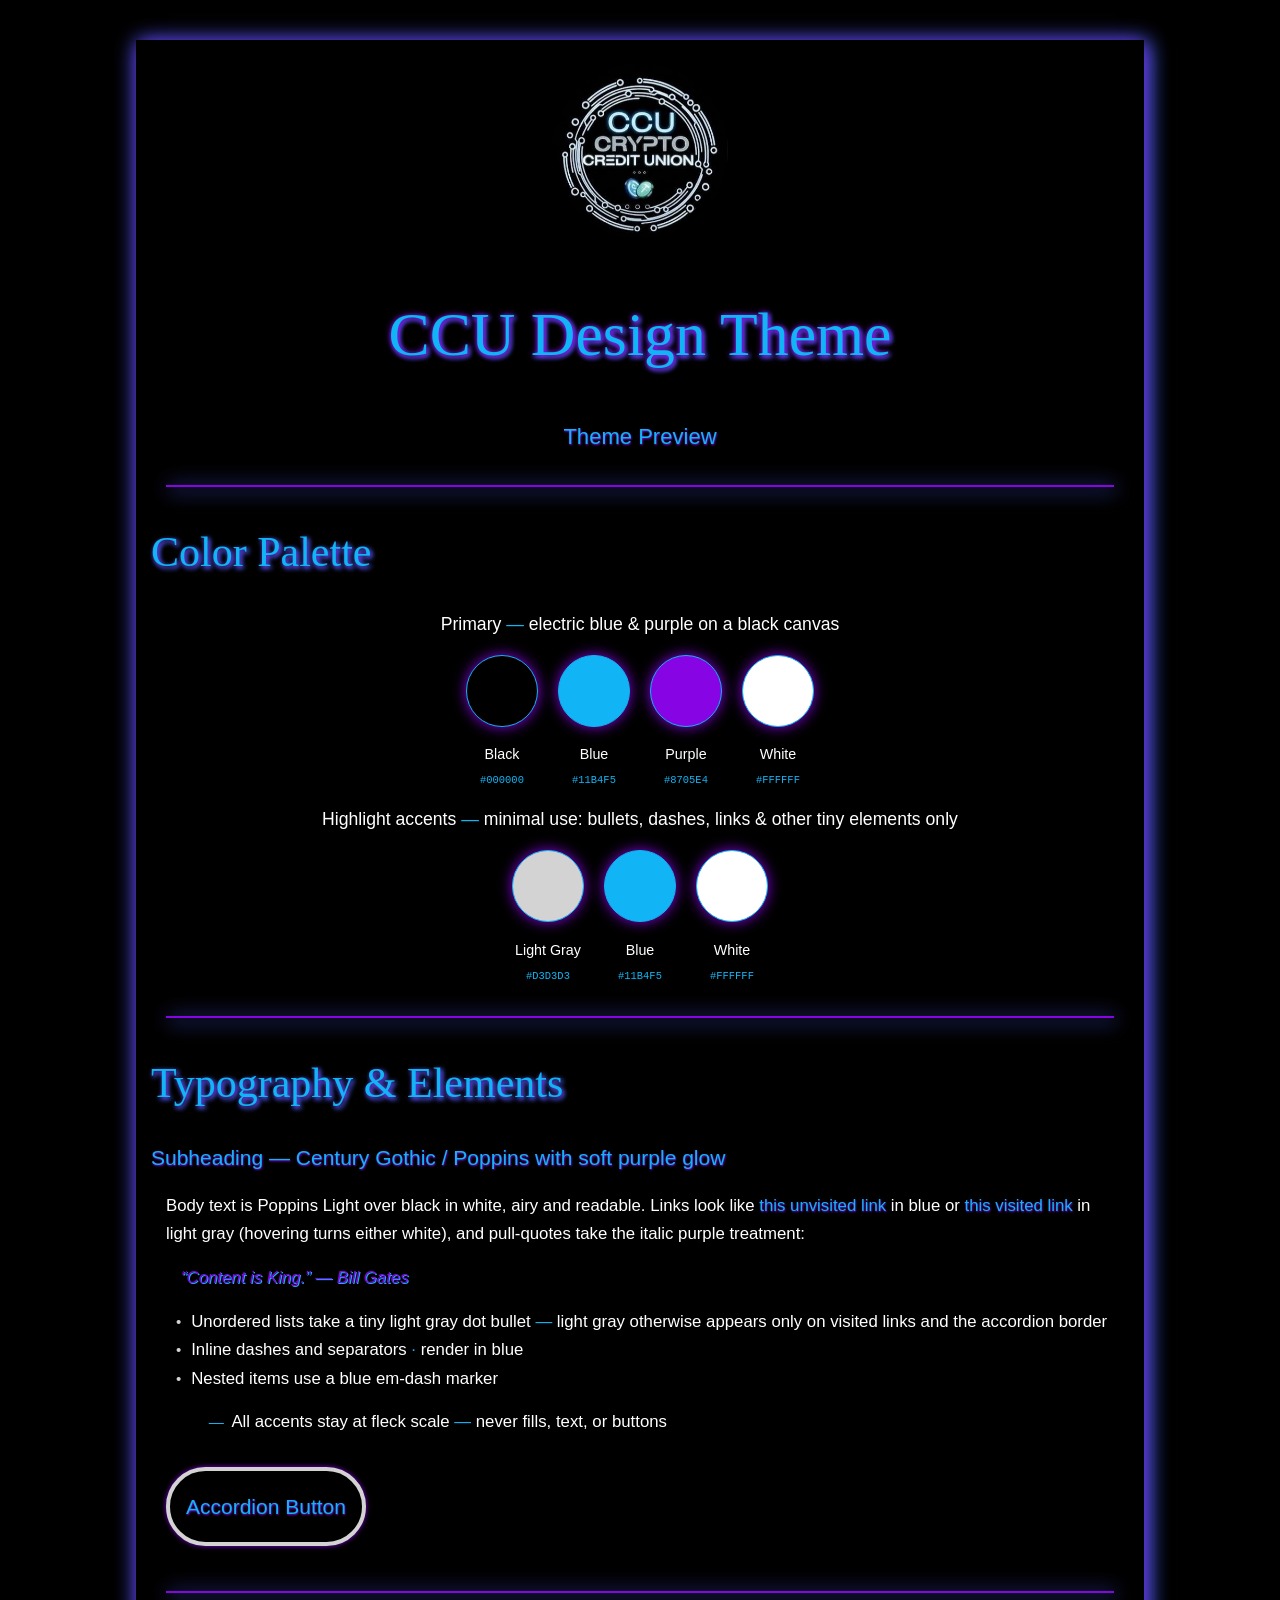
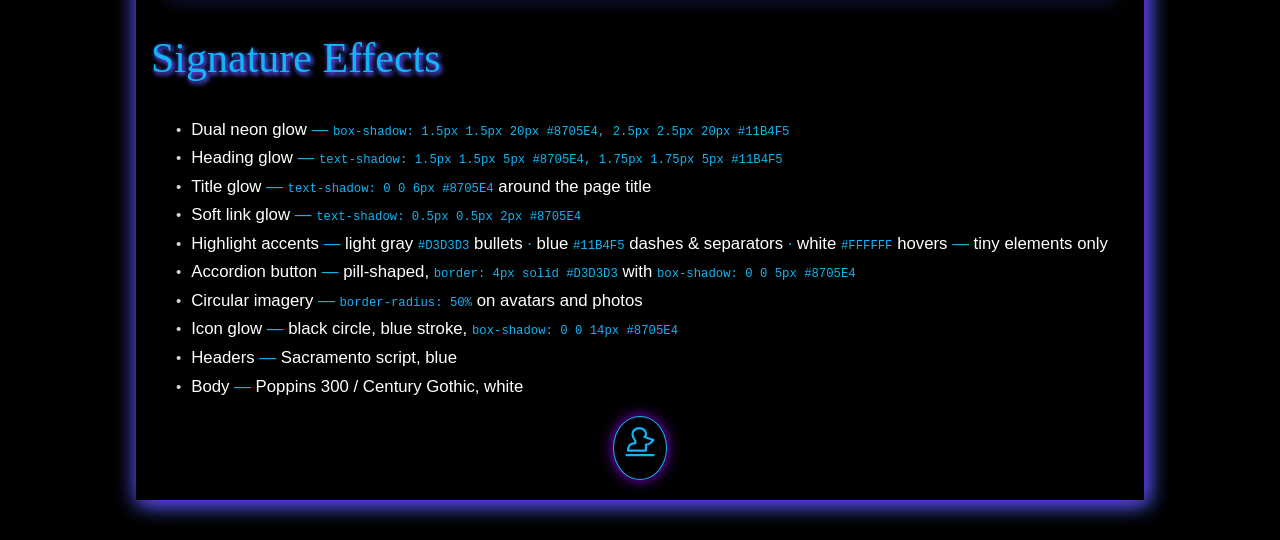
==== CCU/index.html @ 3913798f "Replace hot pink with light gray Light gray #D3D3D3 (--ns-silver) takes over the pink accent roles: " ====
<!DOCTYPE html>
<html lang="en">

<head>
  <meta charset="utf-8">
  <meta name="author" content="Swan Moon">
  <meta name="description" content="CCU Design Theme — theme preview for the CCU (Crypto Credit Union) project.">
  <meta name="viewport" content="width=device-width, initial-scale=1">

  <title>CCU Design Theme</title>

  <!-- Fonts are self-hosted in ./fonts and declared in the stylesheet -->
  <link rel="stylesheet" href="css/ccudesign.css">
  <link rel="icon" href="assets/ccu-logo.jpeg" type="image/jpeg">

  <style>
    /* Preview-page-only layout helpers */
    .palette {
      display: flex;
      flex-wrap: wrap;
      gap: 20px;
      justify-content: center;
      margin: 15px;
    }

    .palette figure {
      margin: 0;
      text-align: center;
      font-size: 0.85em;
    }

    .palette figcaption {
      margin-top: 8px;
    }

    code {
      color: #11B4F5;
      font-size: 0.9em;
    }
  </style>
</head>

<body>
  <header class="text-block">
    <img src="assets/ccu-logo.jpeg" alt="CCU — Crypto Credit Union logo" width="180">
    <h1>CCU Design Theme</h1>
    <h3>Theme Preview</h3>
  </header>

  <hr>

  <section>
    <h2>Color Palette</h2>
    <p class="text-block">Primary <span class="dash">&mdash;</span> electric blue &amp; purple on a black canvas</p>
    <div class="palette">
      <figure>
        <span class="swatch" style="background:#000000"></span>
        <figcaption>Black<br><code>#000000</code></figcaption>
      </figure>
      <figure>
        <span class="swatch" style="background:#11B4F5"></span>
        <figcaption>Blue<br><code>#11B4F5</code></figcaption>
      </figure>
      <figure>
        <span class="swatch" style="background:#8705E4"></span>
        <figcaption>Purple<br><code>#8705E4</code></figcaption>
      </figure>
      <figure>
        <span class="swatch" style="background:#FFFFFF"></span>
        <figcaption>White<br><code>#FFFFFF</code></figcaption>
      </figure>
    </div>
    <p class="text-block">Highlight accents <span class="dash">&mdash;</span> minimal use: bullets, dashes, links &amp;
      other tiny elements only</p>
    <div class="palette">
      <figure>
        <span class="swatch" style="background:#D3D3D3"></span>
        <figcaption>Light Gray<br><code>#D3D3D3</code></figcaption>
      </figure>
      <figure>
        <span class="swatch" style="background:#11B4F5"></span>
        <figcaption>Blue<br><code>#11B4F5</code></figcaption>
      </figure>
      <figure>
        <span class="swatch" style="background:#FFFFFF"></span>
        <figcaption>White<br><code>#FFFFFF</code></figcaption>
      </figure>
    </div>
  </section>

  <hr>

  <section>
    <h2>Typography &amp; Elements</h2>
    <h3>Subheading <span class="dash">&mdash;</span> Century Gothic / Poppins with soft purple glow</h3>
    <p>Body text is Poppins Light over black in white, airy and readable. Links look like
      <a href="preview-unvisited.html">this unvisited link</a> in blue or
      <a href="index.html">this visited link</a> in light gray (hovering turns either white), and
      pull-quotes take the italic purple treatment:</p>
    <blockquote>&ldquo;Content is King.&rdquo; &mdash; Bill Gates</blockquote>
    <ul>
      <li>Unordered lists take a tiny light gray dot bullet <span class="dash">&mdash;</span> light gray otherwise
        appears only on visited links and the accordion border</li>
      <li>Inline dashes and separators <span class="sep">&middot;</span> render in blue</li>
      <li>Nested items use a blue em-dash marker
        <ul>
          <li>All accents stay at fleck scale <span class="dash">&mdash;</span> never fills, text, or buttons</li>
        </ul>
      </li>
    </ul>

    <button class="accordion">
      <h3>Accordion Button</h3>
    </button>
    <div class="panel">
      <h3>Active / Hover State</h3>
      <p>Two-tone panel <span class="dash">&mdash;</span> hairline borders run purple on the top/left and
        blue on the bottom/right, echoed by the dual neon box-glow on containers and dividers.</p>
    </div>
  </section>

  <hr>

  <section>
    <h2>Signature Effects</h2>
    <ul>
      <li>Dual neon glow <span class="dash">&mdash;</span> <code>box-shadow: 1.5px 1.5px 20px #8705E4, 2.5px 2.5px 20px #11B4F5</code></li>
      <li>Heading glow <span class="dash">&mdash;</span> <code>text-shadow: 1.5px 1.5px 5px #8705E4, 1.75px 1.75px 5px #11B4F5</code></li>
      <li>Title glow <span class="dash">&mdash;</span> <code>text-shadow: 0 0 6px #8705E4</code> around the page title</li>
      <li>Soft link glow <span class="dash">&mdash;</span> <code>text-shadow: 0.5px 0.5px 2px #8705E4</code></li>
      <li>Highlight accents <span class="dash">&mdash;</span> light gray <code>#D3D3D3</code> bullets <span class="sep">&middot;</span>
        blue <code>#11B4F5</code> dashes &amp; separators <span class="sep">&middot;</span> white
        <code>#FFFFFF</code> hovers <span class="dash">&mdash;</span> tiny elements only</li>
      <li>Accordion button <span class="dash">&mdash;</span> pill-shaped, <code>border: 4px solid #D3D3D3</code> with
        <code>box-shadow: 0 0 5px #8705E4</code></li>
      <li>Circular imagery <span class="dash">&mdash;</span> <code>border-radius: 50%</code> on avatars and photos</li>
      <li>Icon glow <span class="dash">&mdash;</span> black circle, blue stroke, <code>box-shadow: 0 0 14px #8705E4</code></li>
      <li>Headers <span class="dash">&mdash;</span> Sacramento script, blue</li>
      <li>Body <span class="dash">&mdash;</span> Poppins 300 / Century Gothic, white</li>
    </ul>

    <div class="text-block">
      <span class="icon">
        <svg width="36" height="36" viewBox="0 0 24 24" fill="none" stroke="#11B4F5" stroke-width="1.5"
          stroke-linecap="round" stroke-linejoin="round" aria-label="Swan icon">
          <path d="M4 17c0-4 3-5 5-5 0-3-2-3-2-6 0-2 2-4 4.5-4S16 4 16 6c0 1-.5 1.6-1 2l6 2-2 2c-1 1-2 1-3 1v4z" />
          <path d="M3 20h18" />
        </svg>
      </span>
    </div>
  </section>

  <script src="js/accordion.js"></script>
</body>

</html>
---- CCU/css/ccudesign.css ----
/* ==========================================================================
   CCU DESIGN THEME — Crypto Credit Union
   --------------------------------------------------------------------------
   Palette (electric blue, purple & pink over black)
     Black            #000000  (background)
     Blue             #11B4F5  (primary — headers, accent borders, glow)
     Purple           #8705E4  (primary — pull-quotes, deep glow)
     White            #FFFFFF  (secondary — body text)
   Highlight accents — tiny elements ONLY (bullets, dashes, links):
     Light Gray       #D3D3D3  (list bullets, visited links, accordion border)
     Blue             #11B4F5  (unvisited links, dashes, separators, nested markers)
     White            #FFFFFF  (link hover)
   ========================================================================== */

/* --------------------------------------------------------------------------
   Fonts — self-hosted (see ../fonts/), no CDN dependency
   -------------------------------------------------------------------------- */

@font-face {
  font-family: 'Sacramento';
  font-style: normal;
  font-weight: 400;
  font-display: swap;
  src: url('../fonts/sacramento-400-latin.woff2') format('woff2');
  unicode-range: U+0000-00FF, U+0131, U+0152-0153, U+02BB-02BC, U+02C6, U+02DA, U+02DC, U+0304, U+0308, U+0329, U+2000-206F, U+20AC, U+2122, U+2191, U+2193, U+2212, U+2215, U+FEFF, U+FFFD;
}

@font-face {
  font-family: 'Sacramento';
  font-style: normal;
  font-weight: 400;
  font-display: swap;
  src: url('../fonts/sacramento-400-latin-ext.woff2') format('woff2');
  unicode-range: U+0100-02BA, U+02BD-02C5, U+02C7-02CC, U+02CE-02D7, U+02DD-02FF, U+0304, U+0308, U+0329, U+1D00-1DBF, U+1E00-1E9F, U+1EF2-1EFF, U+2020, U+20A0-20AB, U+20AD-20C0, U+2113, U+2C60-2C7F, U+A720-A7FF;
}

@font-face {
  font-family: 'Poppins';
  font-style: normal;
  font-weight: 300;
  font-display: swap;
  src: url('../fonts/poppins-300-latin.woff2') format('woff2');
  unicode-range: U+0000-00FF, U+0131, U+0152-0153, U+02BB-02BC, U+02C6, U+02DA, U+02DC, U+0304, U+0308, U+0329, U+2000-206F, U+20AC, U+2122, U+2191, U+2193, U+2212, U+2215, U+FEFF, U+FFFD;
}

@font-face {
  font-family: 'Poppins';
  font-style: normal;
  font-weight: 300;
  font-display: swap;
  src: url('../fonts/poppins-300-latin-ext.woff2') format('woff2');
  unicode-range: U+0100-02BA, U+02BD-02C5, U+02C7-02CC, U+02CE-02D7, U+02DD-02FF, U+0304, U+0308, U+0329, U+1D00-1DBF, U+1E00-1E9F, U+1EF2-1EFF, U+2020, U+20A0-20AB, U+20AD-20C0, U+2113, U+2C60-2C7F, U+A720-A7FF;
}

/* --------------------------------------------------------------------------
   Theme tokens — role-based, so swapping a palette is a one-block edit
   -------------------------------------------------------------------------- */

:root {
  --ns-black: #000000;      /* page surround & icon circles */
  --ns-bg: #000000;         /* black canvas */
  --ns-primary: #11B4F5;    /* headers & bright accent — blue */
  --ns-deep: #8705E4;       /* pull-quotes & deep glow — purple */
  --ns-light: #FFFFFF;      /* secondary — body text & hover highlight */
  --ns-silver: #D3D3D3;     /* highlight accent — light gray */

  /* Signature effects */
  --ns-dual-glow: 1.5px 1.5px 20px var(--ns-deep), 2.5px 2.5px 20px var(--ns-primary);
  --ns-heading-glow: 1.5px 1.5px 5px var(--ns-deep), 1.75px 1.75px 5px var(--ns-primary);
  --ns-soft-glow: 0.5px 0.5px 2px var(--ns-deep);
  --ns-icon-glow: 0 0 14px var(--ns-deep);

  --ns-font-script: 'Sacramento', cursive;
  --ns-font-body: 'Poppins', 'Century Gothic', 'URW Gothic L', sans-serif;
}

/* --------------------------------------------------------------------------
   Base
   -------------------------------------------------------------------------- */

*,
*::before,
*::after {
  box-sizing: border-box;
}

html {
  background-color: var(--ns-black);
}

body {
  background-color: var(--ns-bg);
  color: var(--ns-light);
  font-family: var(--ns-font-body);
  font-weight: 300;
  font-size: 1.05em;
  line-height: 1.7;
  padding: 20px 15px;
  margin: 40px auto;
  max-width: 60em;
  box-shadow: var(--ns-dual-glow);
}

/* --------------------------------------------------------------------------
   Typography
   -------------------------------------------------------------------------- */

h1,
h2 {
  font-family: var(--ns-font-script);
  font-weight: 400;
  color: var(--ns-primary);
  text-shadow: var(--ns-heading-glow);
  margin: 0.5em 0;
}

h1 {
  font-size: 3.5em;
  text-align: center;
  text-shadow: 0 0 6px var(--ns-deep), var(--ns-heading-glow);
}

h2 {
  font-size: 2.5em;
}

h3,
h4,
h5,
h6 {
  font-family: var(--ns-font-body);
  font-weight: 300;
  font-size: 1.25em;
  color: var(--ns-primary);
  text-shadow: var(--ns-soft-glow);
  margin: 0.75em 0;
}

p {
  margin: 15px;
}

/* Pull-quotes — italic purple with a whisper of blue */
blockquote,
p.indent {
  margin: 15px 30px;
  color: var(--ns-deep);
  font-style: italic;
  text-shadow: 1px 1px var(--ns-primary);
  white-space: pre-wrap;
}

/* --------------------------------------------------------------------------
   Links — blue unvisited, light gray visited, soft purple glow
   -------------------------------------------------------------------------- */

a:link {
  color: var(--ns-primary);
  text-decoration: none;
  text-shadow: var(--ns-soft-glow);
}

a:visited {
  color: var(--ns-silver);
  text-shadow: var(--ns-soft-glow);
}

a:hover,
a:focus {
  color: var(--ns-light);
  text-decoration: underline;
  text-shadow: var(--ns-soft-glow);
}

/* --------------------------------------------------------------------------
   Highlight accents — fleck scale only: bullets, dashes, separators
   -------------------------------------------------------------------------- */

ul {
  list-style: none;
  padding-left: 1.5em;
  margin: 15px;
}

/* Tiny light gray dot bullet */
ul > li::before {
  content: '\2022';
  color: var(--ns-silver);
  display: inline-block;
  width: 1em;
  margin-left: -1em;
  font-size: 0.9em;
}

/* Nested items take a blue em-dash marker */
ul ul > li::before {
  content: '\2014';
  color: var(--ns-primary);
  width: 1.5em;
  margin-left: -1.5em;
}

/* Inline em-dashes & separators render in blue */
.dash,
.sep {
  color: var(--ns-primary);
}

/* --------------------------------------------------------------------------
   Dividers & containers — dual neon glow
   -------------------------------------------------------------------------- */

hr {
  border: solid var(--ns-deep);
  border-width: 0.1px;
  box-shadow: var(--ns-dual-glow);
  margin: 30px 15px;
}

.glow-box,
.card {
  background-color: var(--ns-bg);
  padding: 15px;
  margin: 15px;
  box-shadow: var(--ns-dual-glow);
}

/* Two-tone panel — purple top/left hairlines, blue bottom/right */
.panel {
  padding: 10px 15px;
  margin: 10px 5px;
  border: solid;
  border-width: 0.1px;
  border-top-color: var(--ns-deep);
  border-left-color: var(--ns-deep);
  border-right-color: var(--ns-primary);
  border-bottom-color: var(--ns-primary);
  background-color: transparent;
  overflow: hidden;
}

/* --------------------------------------------------------------------------
   Accordion
   -------------------------------------------------------------------------- */

.accordion {
  background-color: var(--ns-bg);
  font-family: var(--ns-font-body);
  font-weight: 300;
  font-size: 1em;
  color: white;
  text-shadow: 0.5px 0.5px var(--ns-primary);
  cursor: pointer;
  margin: 15px;
  display: inline-block;
  width: auto;
  border: 4px solid var(--ns-silver);
  border-radius: 999px;
  box-shadow: 0 0 5px var(--ns-deep);
  padding: 8px 16px;
  text-align: left;
  outline: none;
  transition: 0.4s;
}

.accordion.active,
.accordion:hover {
  background-color: #4A3B66;
  color: white;
  text-shadow: 0.5px 0.5px var(--ns-deep);
  box-shadow: var(--ns-dual-glow);
}

.accordion + .panel {
  display: none;
}

.accordion.active + .panel {
  display: block;
}

/* --------------------------------------------------------------------------
   Imagery & icons
   -------------------------------------------------------------------------- */

/* Circular imagery — avatars and photos */
img,
.avatar {
  border: none;
  border-radius: 50%;
  padding: 2px;
  max-width: 100%;
}

/* Icon glow — black circle, blue stroke, purple halo */
.icon {
  display: inline-block;
  background-color: var(--ns-black);
  border: 1px solid var(--ns-primary);
  border-radius: 50%;
  padding: 8px;
  box-shadow: var(--ns-icon-glow);
  transition: 0.4s;
}

.icon:hover {
  box-shadow: var(--ns-icon-glow), 0 0 14px var(--ns-primary);
}

/* --------------------------------------------------------------------------
   Utilities
   -------------------------------------------------------------------------- */

.text-block {
  text-align: center;
  font-size: 1.05em;
}

.swatch {
  display: inline-block;
  width: 72px;
  height: 72px;
  border-radius: 50%;
  border: 1px solid var(--ns-primary);
  box-shadow: var(--ns-icon-glow);
}
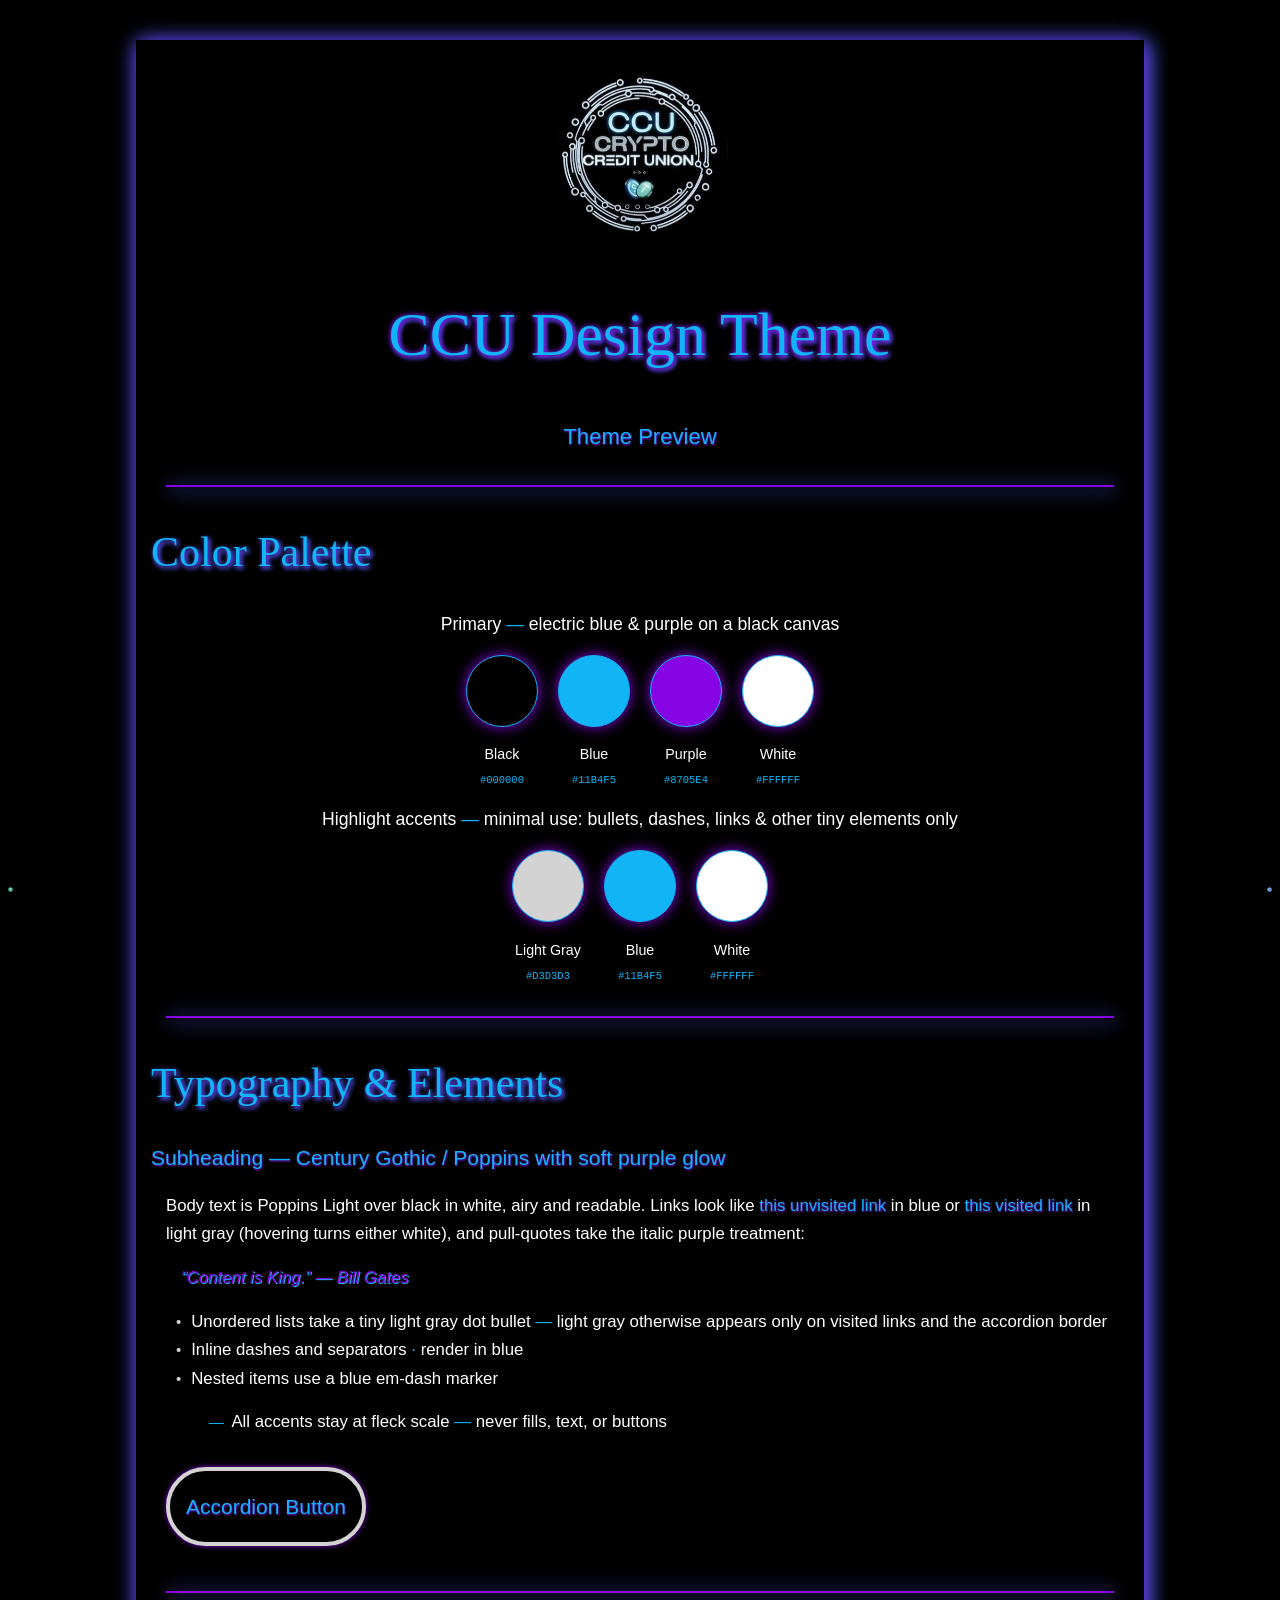
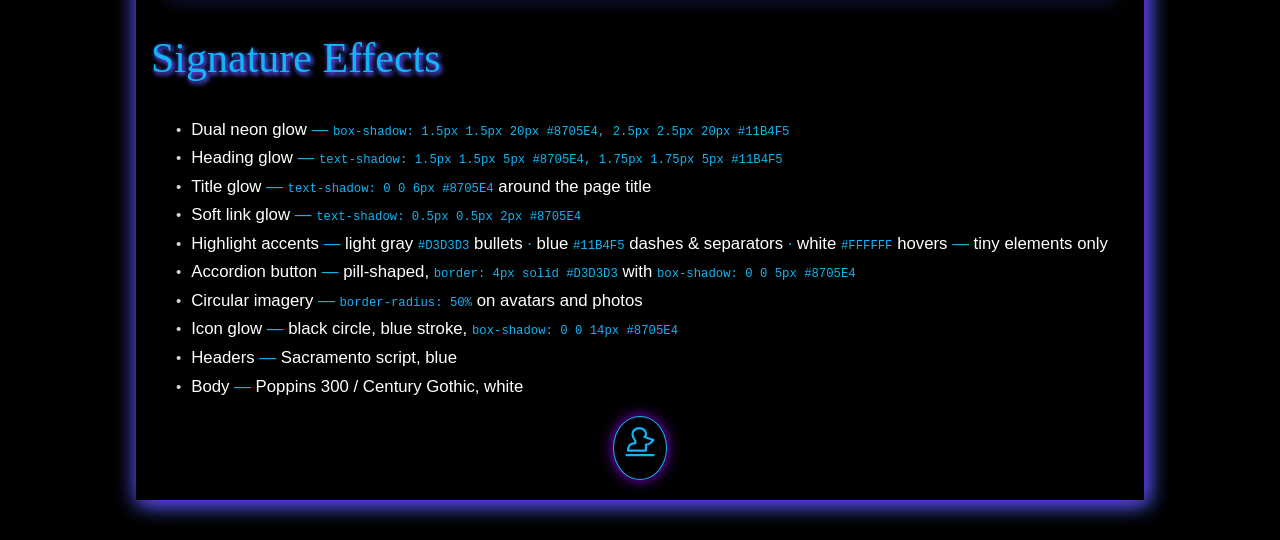
==== commit 4363068c: "Add USDT and USDC token marks to page corners Hand-drawn SVG vectors of the USDT (Tether) and USDC (" ====
--- a/CCU/index.html
+++ b/CCU/index.html
@@ -150,6 +150,9 @@
     </div>
   </section>
 
+  <img class="token-corner usdt" src="assets/usdt.svg" alt="USDT token">
+  <img class="token-corner usdc" src="assets/usdc.svg" alt="USDC token">
+
   <script src="js/accordion.js"></script>
 </body>
 
--- a/CCU/css/ccudesign.css
+++ b/CCU/css/ccudesign.css
@@ -308,6 +308,27 @@
 }
 
 /* --------------------------------------------------------------------------
+   Corner token marks — USDT bottom-left, USDC bottom-right
+   -------------------------------------------------------------------------- */
+
+.token-corner {
+  position: fixed;
+  bottom: 8px;
+  width: 5px;
+  height: auto;
+  padding: 0;
+  margin: 0;
+}
+
+.token-corner.usdt {
+  left: 8px;
+}
+
+.token-corner.usdc {
+  right: 8px;
+}
+
+/* --------------------------------------------------------------------------
    Utilities
    -------------------------------------------------------------------------- */
 
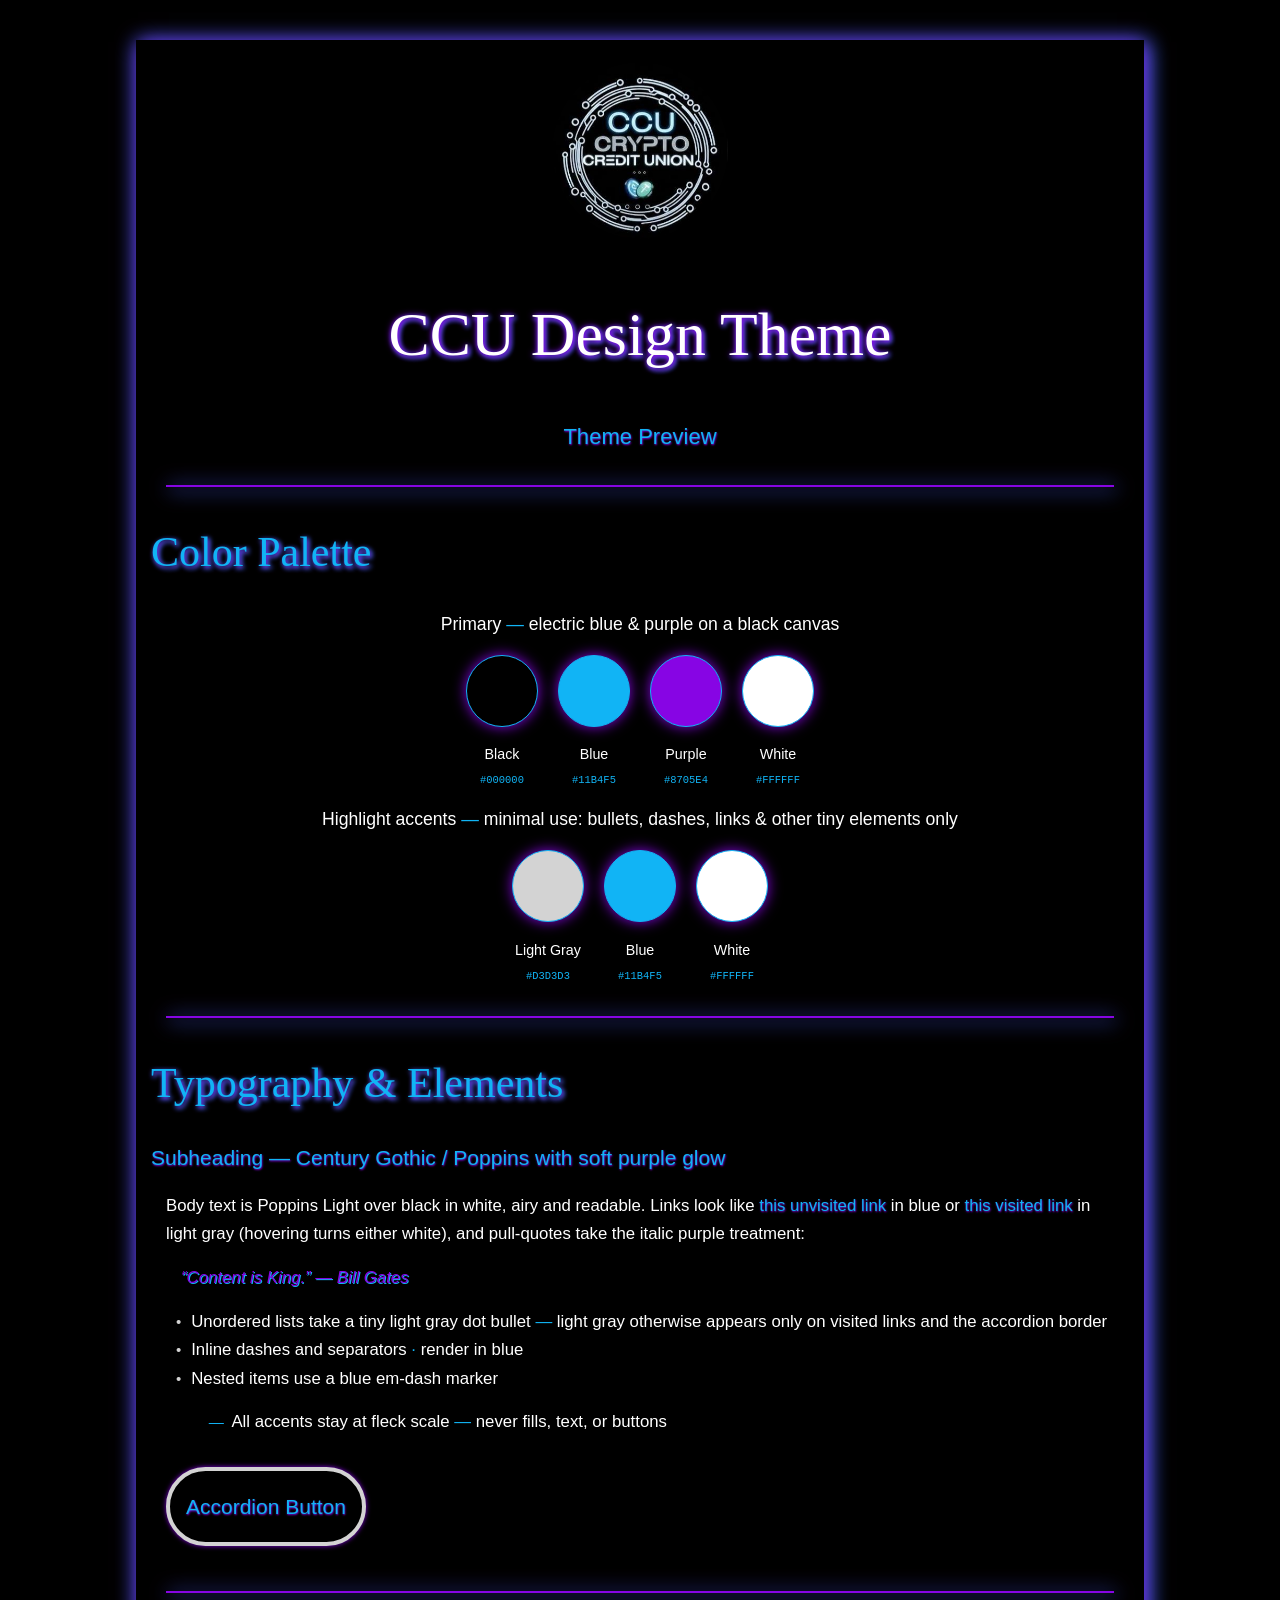
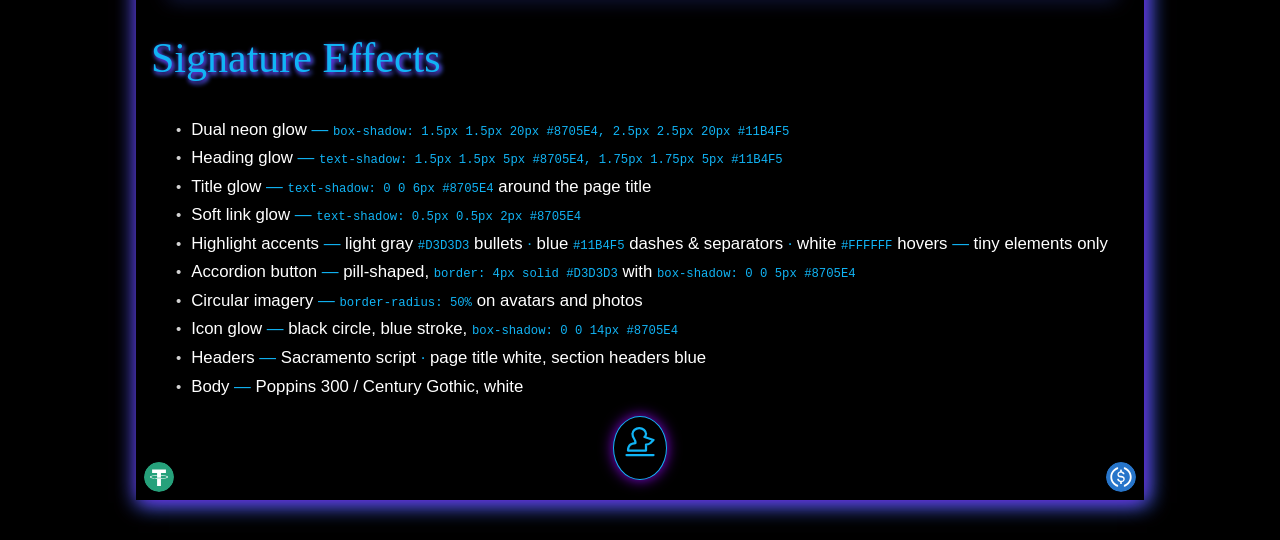
==== commit 0b1e6bc8: "Make page title white The h1 title renders in white with its purple halo; section headers stay blue." ====
--- a/CCU/index.html
+++ b/CCU/index.html
@@ -135,7 +135,7 @@
         <code>box-shadow: 0 0 5px #8705E4</code></li>
       <li>Circular imagery <span class="dash">&mdash;</span> <code>border-radius: 50%</code> on avatars and photos</li>
       <li>Icon glow <span class="dash">&mdash;</span> black circle, blue stroke, <code>box-shadow: 0 0 14px #8705E4</code></li>
-      <li>Headers <span class="dash">&mdash;</span> Sacramento script, blue</li>
+      <li>Headers <span class="dash">&mdash;</span> Sacramento script <span class="sep">&middot;</span> page title white, section headers blue</li>
       <li>Body <span class="dash">&mdash;</span> Poppins 300 / Century Gothic, white</li>
     </ul>
 
--- a/CCU/css/ccudesign.css
+++ b/CCU/css/ccudesign.css
@@ -89,6 +89,7 @@
 }
 
 body {
+  position: relative;
   background-color: var(--ns-bg);
   color: var(--ns-light);
   font-family: var(--ns-font-body);
@@ -117,6 +118,7 @@
 h1 {
   font-size: 3.5em;
   text-align: center;
+  color: var(--ns-light);
   text-shadow: 0 0 6px var(--ns-deep), var(--ns-heading-glow);
 }
 
@@ -308,14 +310,15 @@
 }
 
 /* --------------------------------------------------------------------------
-   Corner token marks — USDT bottom-left, USDC bottom-right
+   Corner token marks — USDT bottom-left, USDC bottom-right, inside the
+   glowing body panel
    -------------------------------------------------------------------------- */
 
 .token-corner {
-  position: fixed;
+  position: absolute;
   bottom: 8px;
-  width: 5px;
-  height: auto;
+  width: 30px;
+  height: 30px;
   padding: 0;
   margin: 0;
 }
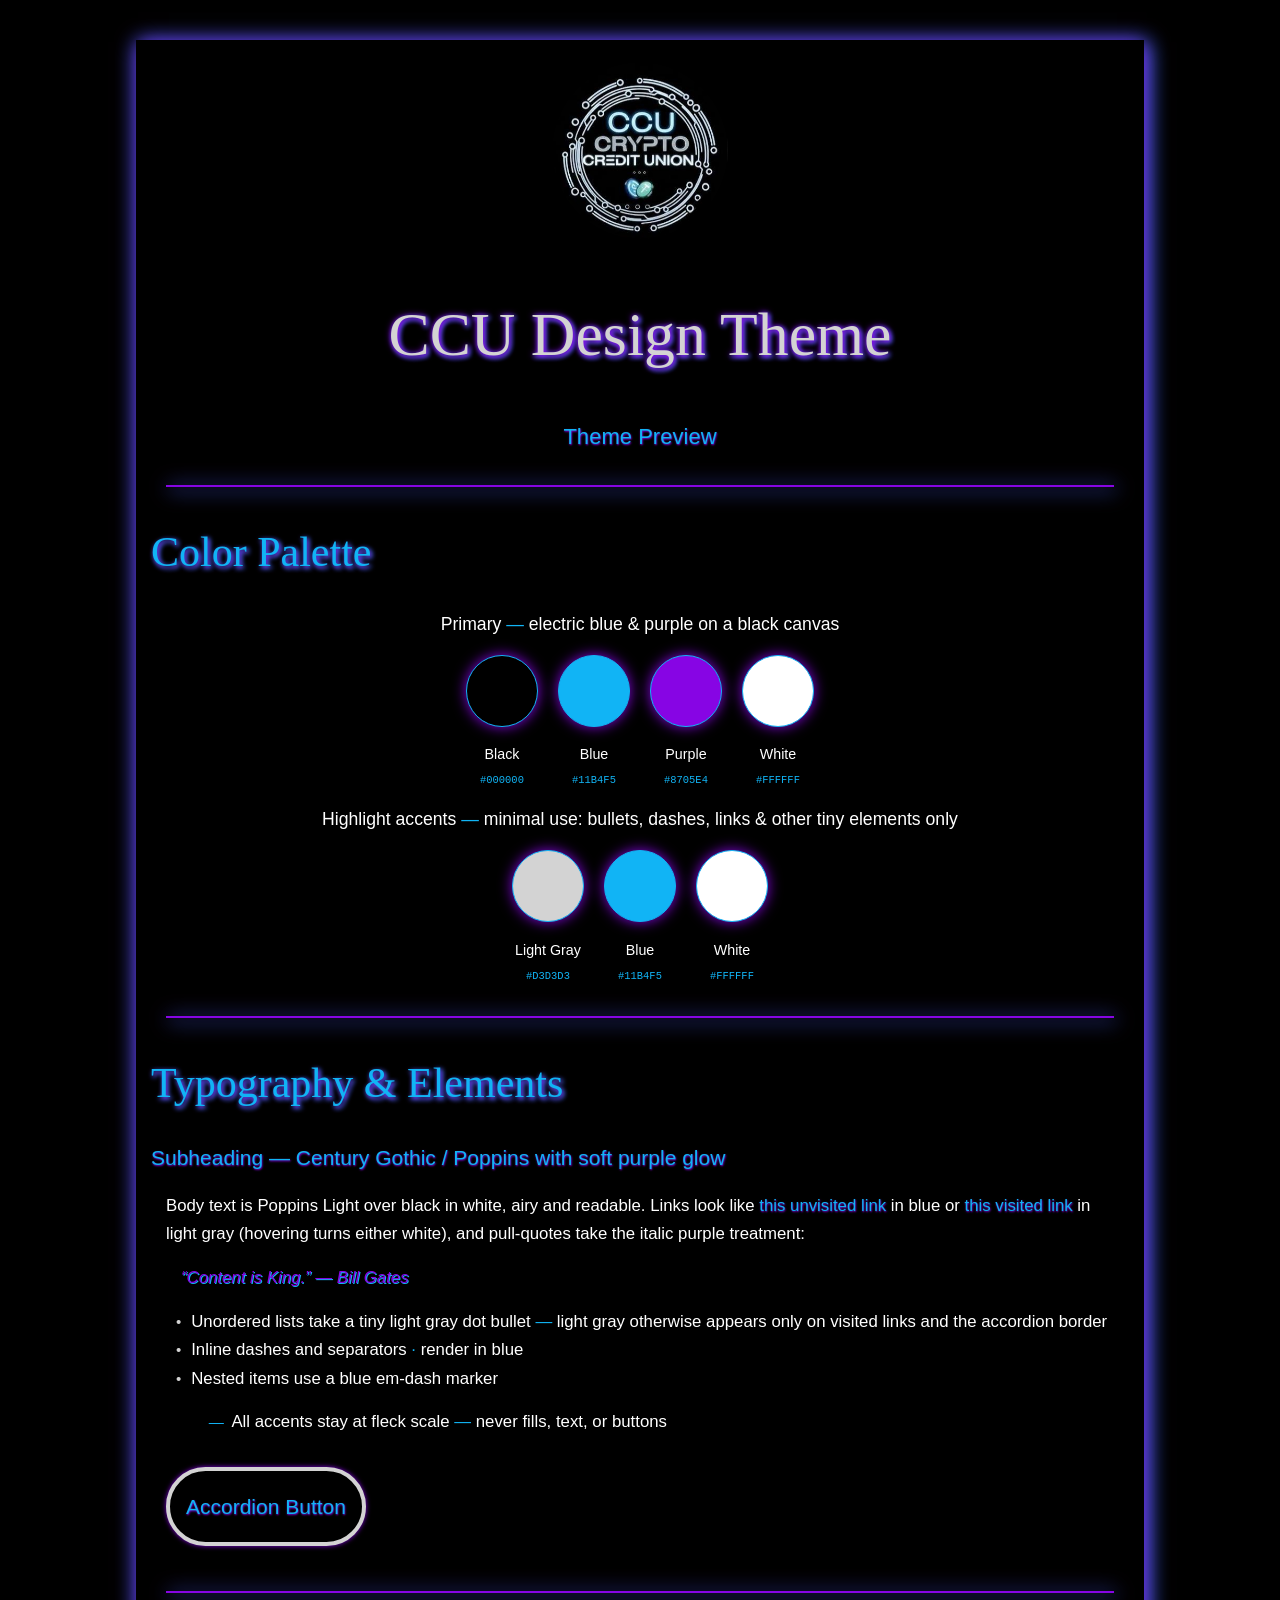
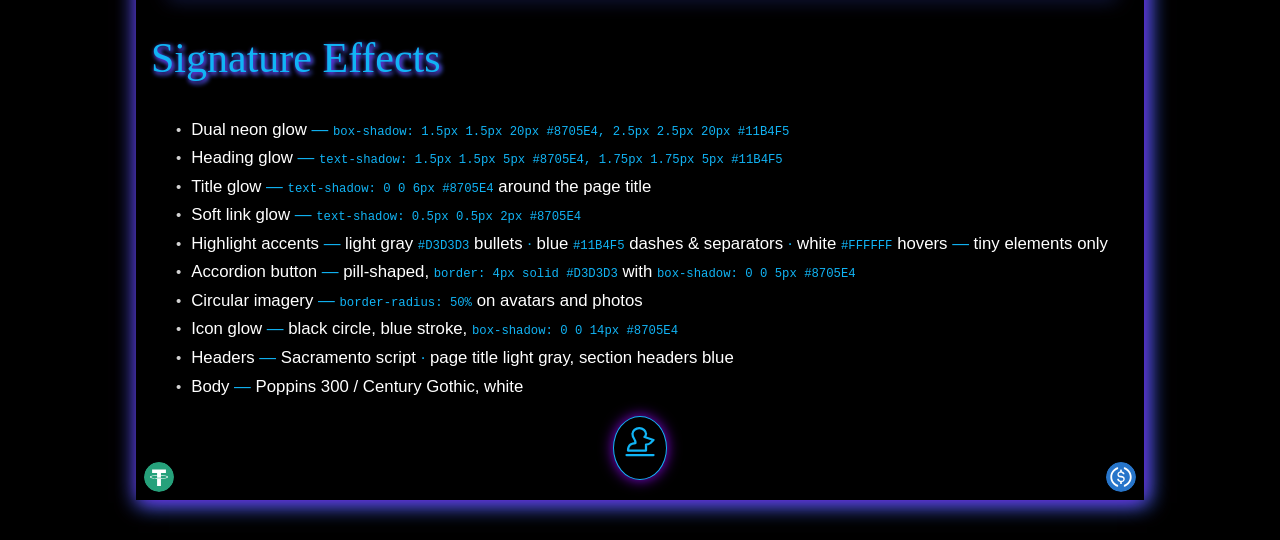
==== commit 2a029af2: "Title in light gray instead of white The h1 uses the light gray accent (--ns-silver #D3D3D3) with th" ====
--- a/CCU/index.html
+++ b/CCU/index.html
@@ -135,7 +135,7 @@
         <code>box-shadow: 0 0 5px #8705E4</code></li>
       <li>Circular imagery <span class="dash">&mdash;</span> <code>border-radius: 50%</code> on avatars and photos</li>
       <li>Icon glow <span class="dash">&mdash;</span> black circle, blue stroke, <code>box-shadow: 0 0 14px #8705E4</code></li>
-      <li>Headers <span class="dash">&mdash;</span> Sacramento script <span class="sep">&middot;</span> page title white, section headers blue</li>
+      <li>Headers <span class="dash">&mdash;</span> Sacramento script <span class="sep">&middot;</span> page title light gray, section headers blue</li>
       <li>Body <span class="dash">&mdash;</span> Poppins 300 / Century Gothic, white</li>
     </ul>
 
--- a/CCU/css/ccudesign.css
+++ b/CCU/css/ccudesign.css
@@ -118,7 +118,7 @@
 h1 {
   font-size: 3.5em;
   text-align: center;
-  color: var(--ns-light);
+  color: var(--ns-silver);
   text-shadow: 0 0 6px var(--ns-deep), var(--ns-heading-glow);
 }
 
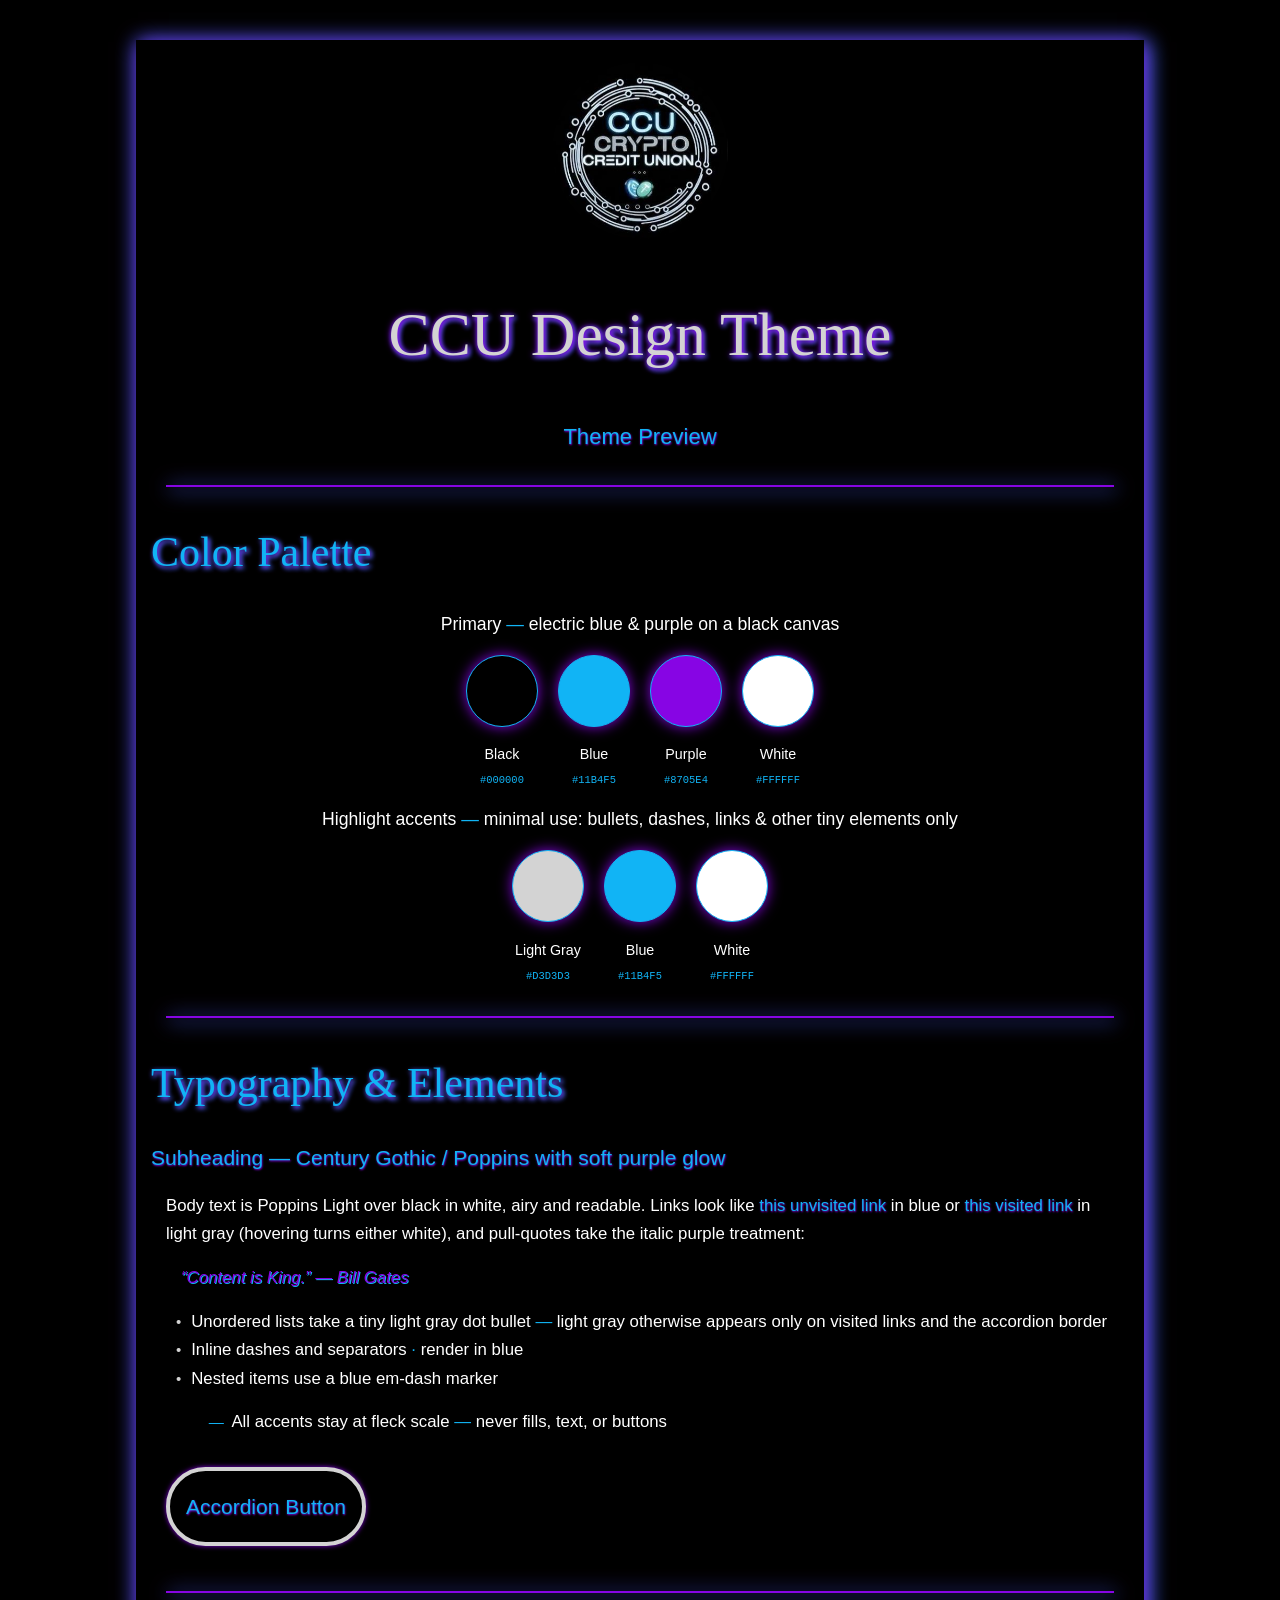
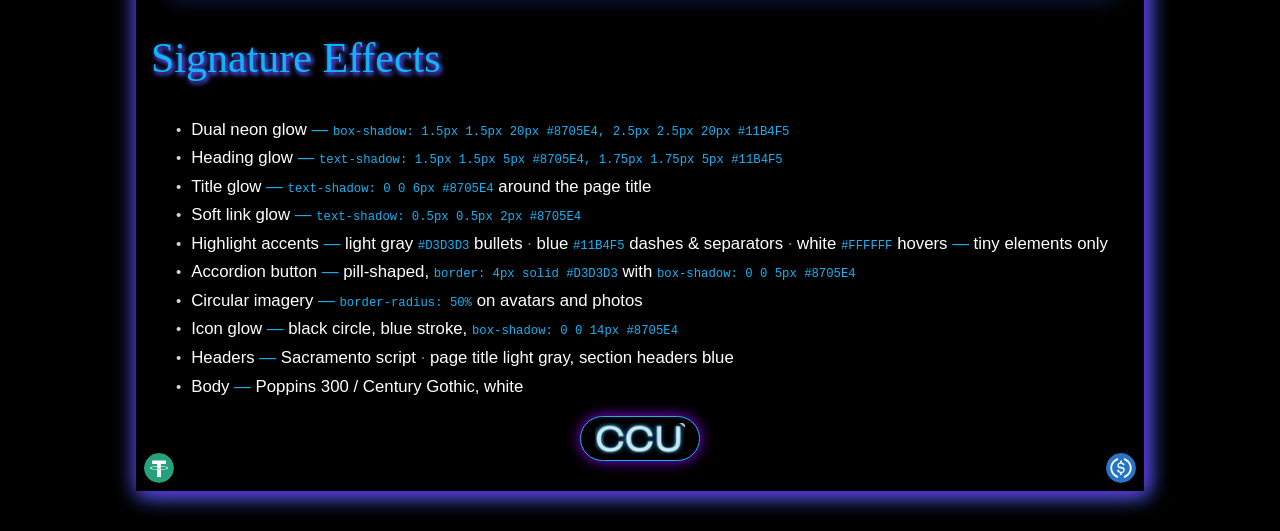
==== commit b3fcd205: "Use extracted CCU wordmark as the bottom icon Crop the CCU lettering from the logo (assets/ccu-mark." ====
--- a/CCU/index.html
+++ b/CCU/index.html
@@ -140,12 +140,8 @@
     </ul>
 
     <div class="text-block">
-      <span class="icon">
-        <svg width="36" height="36" viewBox="0 0 24 24" fill="none" stroke="#11B4F5" stroke-width="1.5"
-          stroke-linecap="round" stroke-linejoin="round" aria-label="Swan icon">
-          <path d="M4 17c0-4 3-5 5-5 0-3-2-3-2-6 0-2 2-4 4.5-4S16 4 16 6c0 1-.5 1.6-1 2l6 2-2 2c-1 1-2 1-3 1v4z" />
-          <path d="M3 20h18" />
-        </svg>
+      <span class="icon icon-mark">
+        <img src="assets/ccu-mark.png" alt="CCU" width="90">
       </span>
     </div>
   </section>
--- a/CCU/css/ccudesign.css
+++ b/CCU/css/ccudesign.css
@@ -309,6 +309,18 @@
   box-shadow: var(--ns-icon-glow), 0 0 14px var(--ns-primary);
 }
 
+/* Wordmark variant of the icon — pill badge for the CCU mark */
+.icon-mark {
+  border-radius: 999px;
+  padding: 6px 14px;
+}
+
+.icon-mark img {
+  border-radius: 0;
+  display: block;
+  padding: 0;
+}
+
 /* --------------------------------------------------------------------------
    Corner token marks — USDT bottom-left, USDC bottom-right, inside the
    glowing body panel
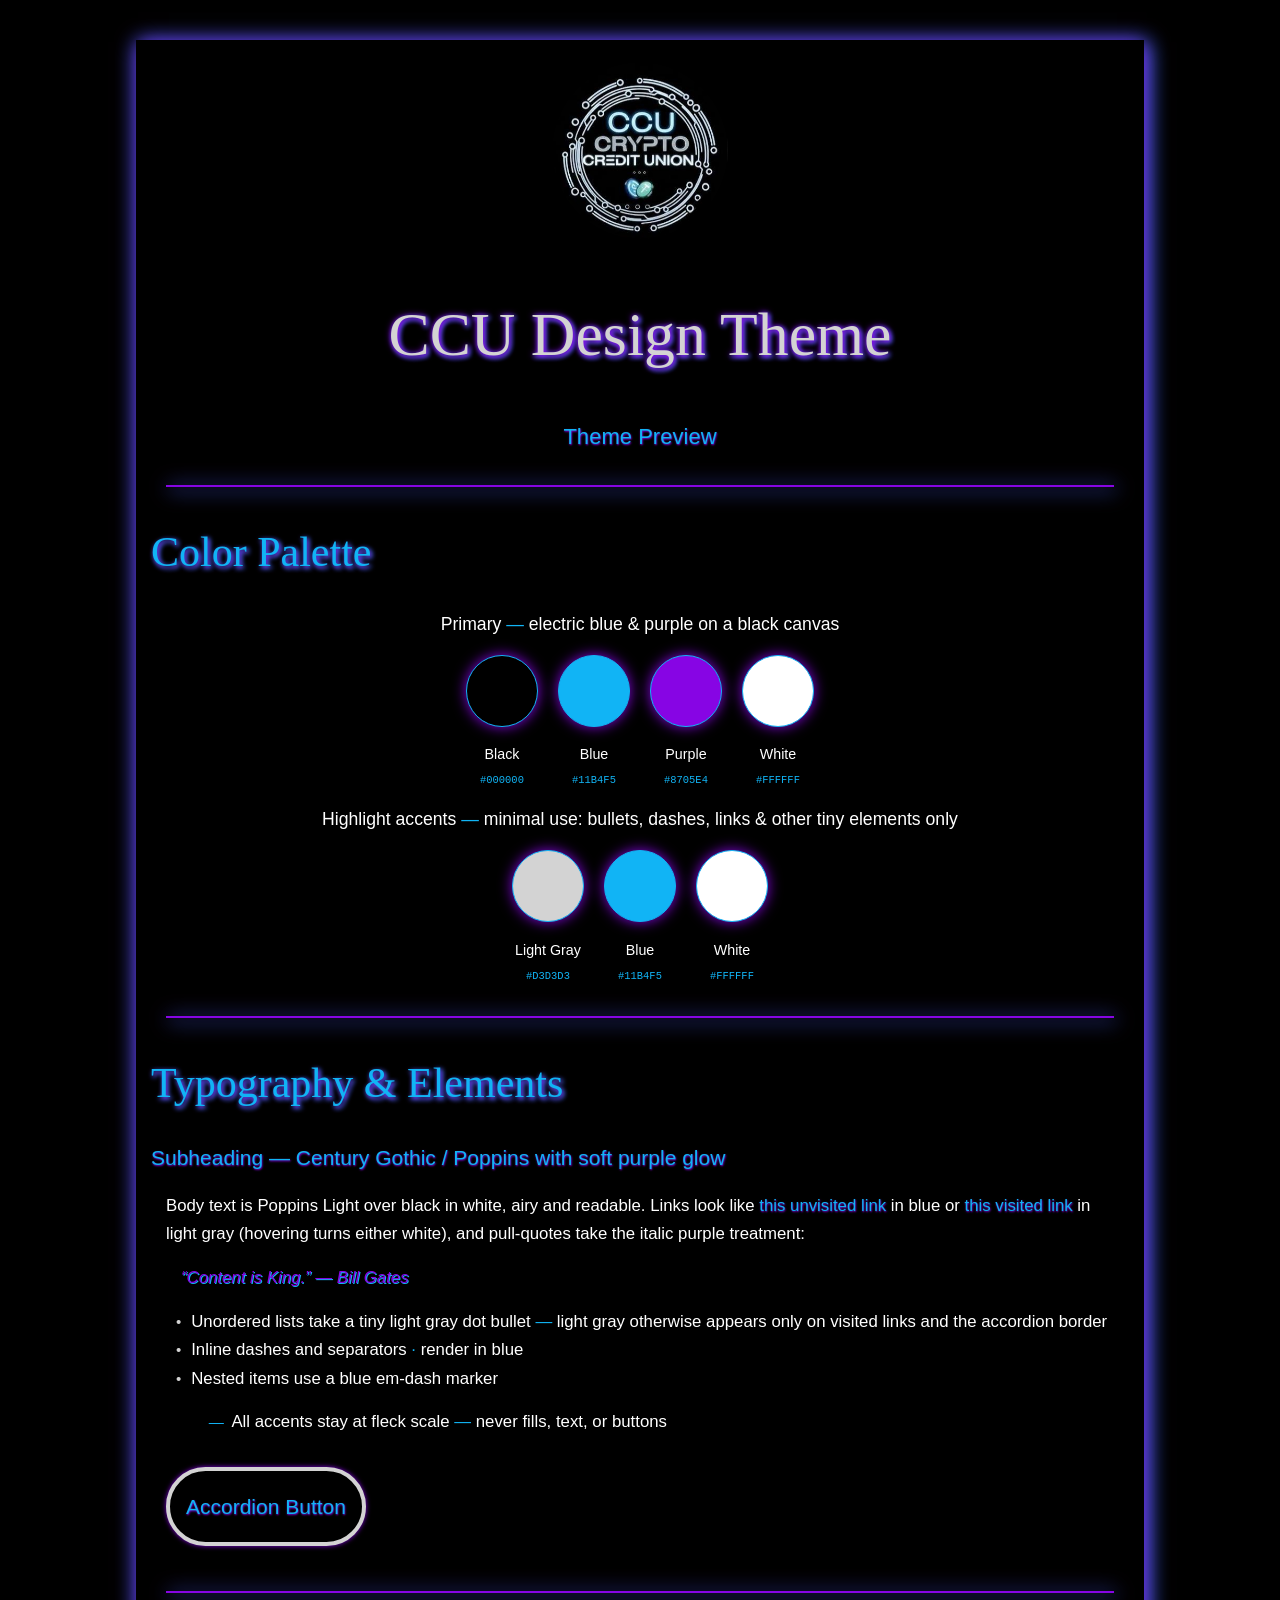
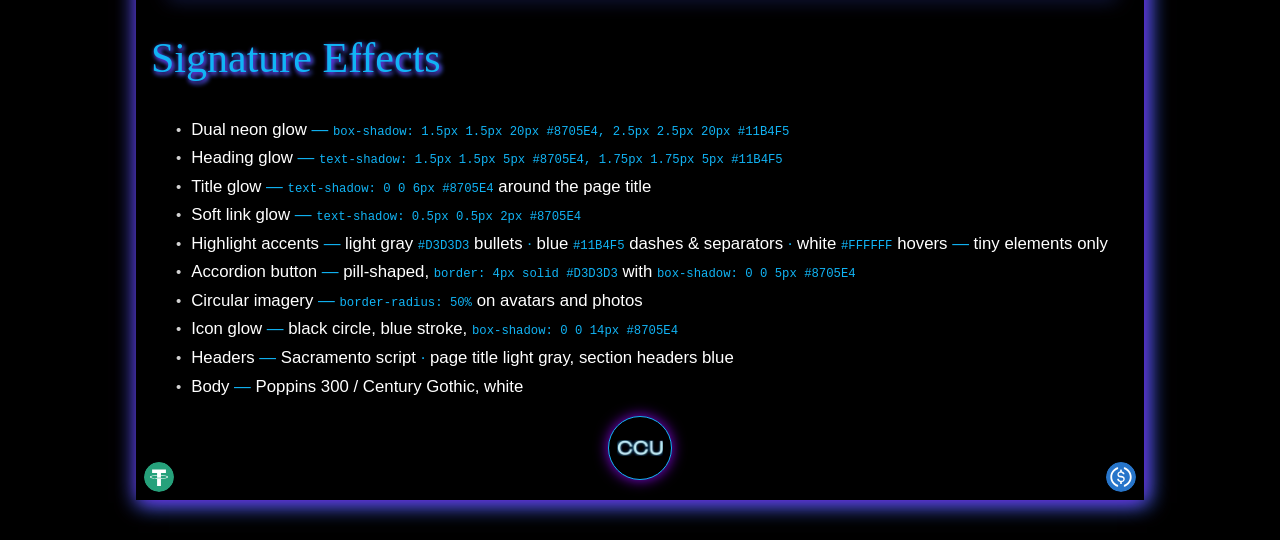
==== commit 7ef30d46: "Make CCU badge smaller and circular The bottom wordmark badge becomes a 64px circle with the CCU mar" ====
--- a/CCU/index.html
+++ b/CCU/index.html
@@ -141,7 +141,7 @@
 
     <div class="text-block">
       <span class="icon icon-mark">
-        <img src="assets/ccu-mark.png" alt="CCU" width="90">
+        <img src="assets/ccu-mark.png" alt="CCU" width="46">
       </span>
     </div>
   </section>
--- a/CCU/css/ccudesign.css
+++ b/CCU/css/ccudesign.css
@@ -309,10 +309,15 @@
   box-shadow: var(--ns-icon-glow), 0 0 14px var(--ns-primary);
 }
 
-/* Wordmark variant of the icon — pill badge for the CCU mark */
+/* Wordmark variant of the icon — small round badge for the CCU mark */
 .icon-mark {
-  border-radius: 999px;
-  padding: 6px 14px;
+  border-radius: 50%;
+  width: 64px;
+  height: 64px;
+  padding: 0;
+  display: inline-flex;
+  align-items: center;
+  justify-content: center;
 }
 
 .icon-mark img {
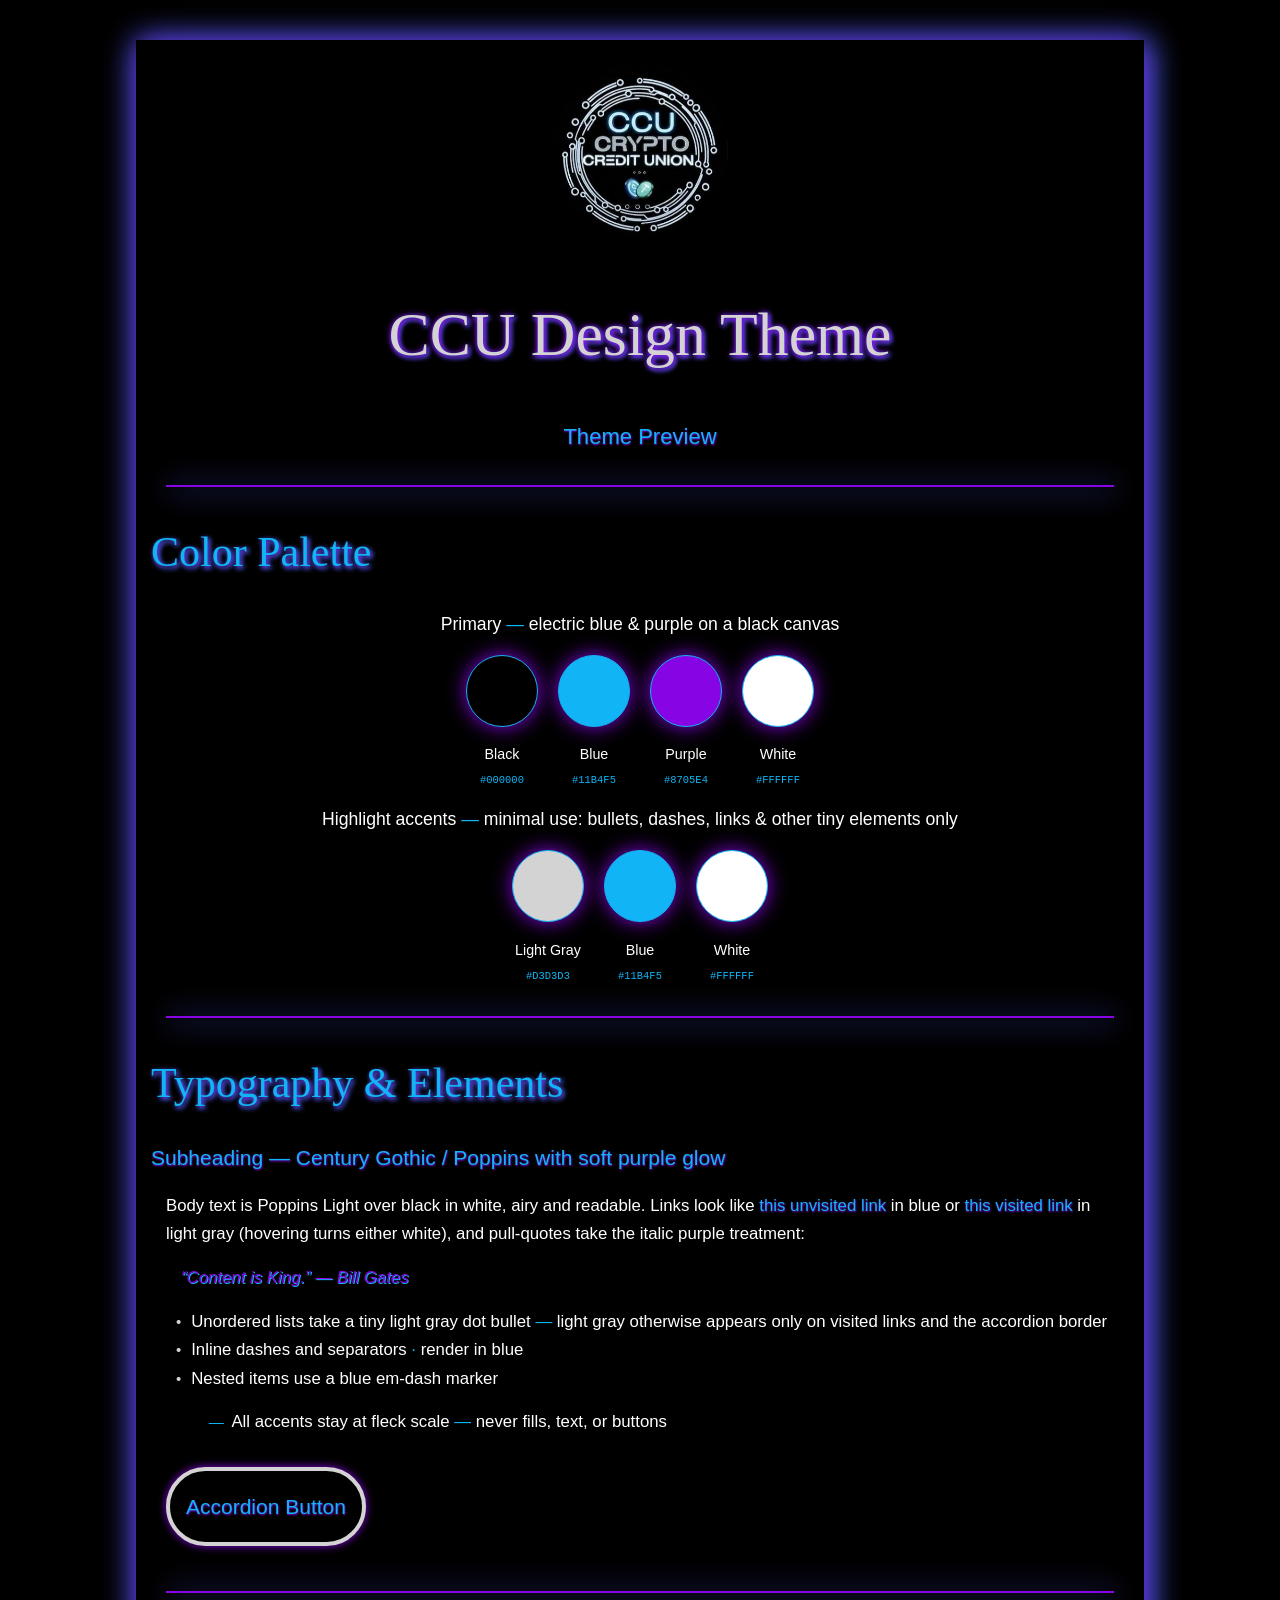
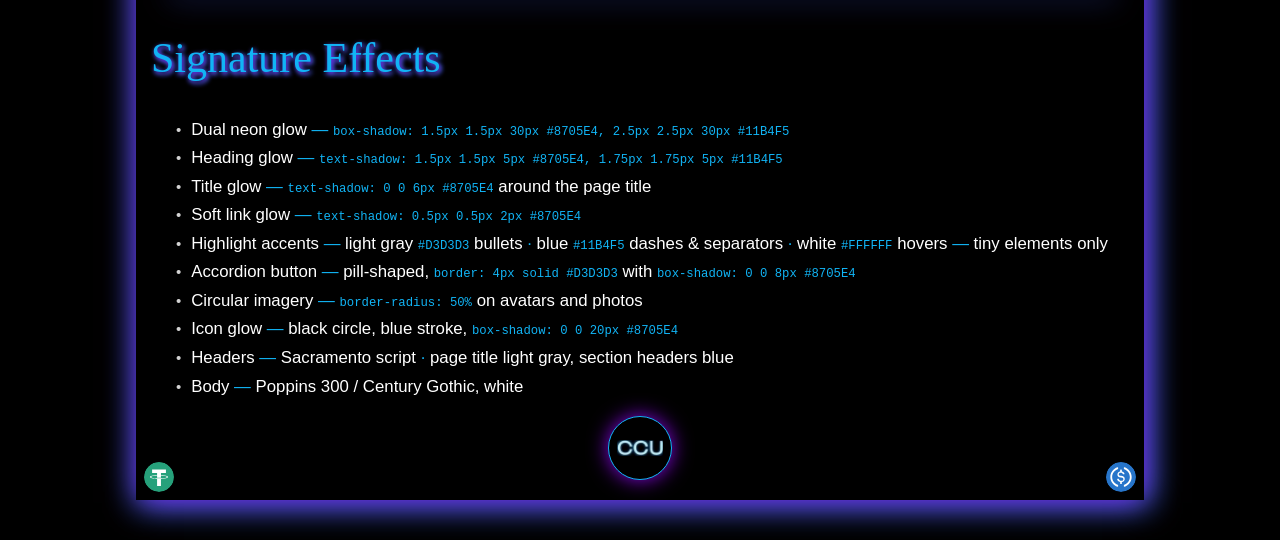
==== commit cdaf302f: "Increase glow on bordered elements Box glows only (text shadows unchanged): - Dual neon glow blur 20" ====
--- a/CCU/index.html
+++ b/CCU/index.html
@@ -124,7 +124,7 @@
   <section>
     <h2>Signature Effects</h2>
     <ul>
-      <li>Dual neon glow <span class="dash">&mdash;</span> <code>box-shadow: 1.5px 1.5px 20px #8705E4, 2.5px 2.5px 20px #11B4F5</code></li>
+      <li>Dual neon glow <span class="dash">&mdash;</span> <code>box-shadow: 1.5px 1.5px 30px #8705E4, 2.5px 2.5px 30px #11B4F5</code></li>
       <li>Heading glow <span class="dash">&mdash;</span> <code>text-shadow: 1.5px 1.5px 5px #8705E4, 1.75px 1.75px 5px #11B4F5</code></li>
       <li>Title glow <span class="dash">&mdash;</span> <code>text-shadow: 0 0 6px #8705E4</code> around the page title</li>
       <li>Soft link glow <span class="dash">&mdash;</span> <code>text-shadow: 0.5px 0.5px 2px #8705E4</code></li>
@@ -132,9 +132,9 @@
         blue <code>#11B4F5</code> dashes &amp; separators <span class="sep">&middot;</span> white
         <code>#FFFFFF</code> hovers <span class="dash">&mdash;</span> tiny elements only</li>
       <li>Accordion button <span class="dash">&mdash;</span> pill-shaped, <code>border: 4px solid #D3D3D3</code> with
-        <code>box-shadow: 0 0 5px #8705E4</code></li>
+        <code>box-shadow: 0 0 8px #8705E4</code></li>
       <li>Circular imagery <span class="dash">&mdash;</span> <code>border-radius: 50%</code> on avatars and photos</li>
-      <li>Icon glow <span class="dash">&mdash;</span> black circle, blue stroke, <code>box-shadow: 0 0 14px #8705E4</code></li>
+      <li>Icon glow <span class="dash">&mdash;</span> black circle, blue stroke, <code>box-shadow: 0 0 20px #8705E4</code></li>
       <li>Headers <span class="dash">&mdash;</span> Sacramento script <span class="sep">&middot;</span> page title light gray, section headers blue</li>
       <li>Body <span class="dash">&mdash;</span> Poppins 300 / Century Gothic, white</li>
     </ul>
--- a/CCU/css/ccudesign.css
+++ b/CCU/css/ccudesign.css
@@ -65,10 +65,10 @@
   --ns-silver: #D3D3D3;     /* highlight accent — light gray */
 
   /* Signature effects */
-  --ns-dual-glow: 1.5px 1.5px 20px var(--ns-deep), 2.5px 2.5px 20px var(--ns-primary);
+  --ns-dual-glow: 1.5px 1.5px 30px var(--ns-deep), 2.5px 2.5px 30px var(--ns-primary);
   --ns-heading-glow: 1.5px 1.5px 5px var(--ns-deep), 1.75px 1.75px 5px var(--ns-primary);
   --ns-soft-glow: 0.5px 0.5px 2px var(--ns-deep);
-  --ns-icon-glow: 0 0 14px var(--ns-deep);
+  --ns-icon-glow: 0 0 20px var(--ns-deep);
 
   --ns-font-script: 'Sacramento', cursive;
   --ns-font-body: 'Poppins', 'Century Gothic', 'URW Gothic L', sans-serif;
@@ -258,7 +258,7 @@
   width: auto;
   border: 4px solid var(--ns-silver);
   border-radius: 999px;
-  box-shadow: 0 0 5px var(--ns-deep);
+  box-shadow: 0 0 8px var(--ns-deep);
   padding: 8px 16px;
   text-align: left;
   outline: none;
@@ -306,7 +306,7 @@
 }
 
 .icon:hover {
-  box-shadow: var(--ns-icon-glow), 0 0 14px var(--ns-primary);
+  box-shadow: var(--ns-icon-glow), 0 0 20px var(--ns-primary);
 }
 
 /* Wordmark variant of the icon — small round badge for the CCU mark */
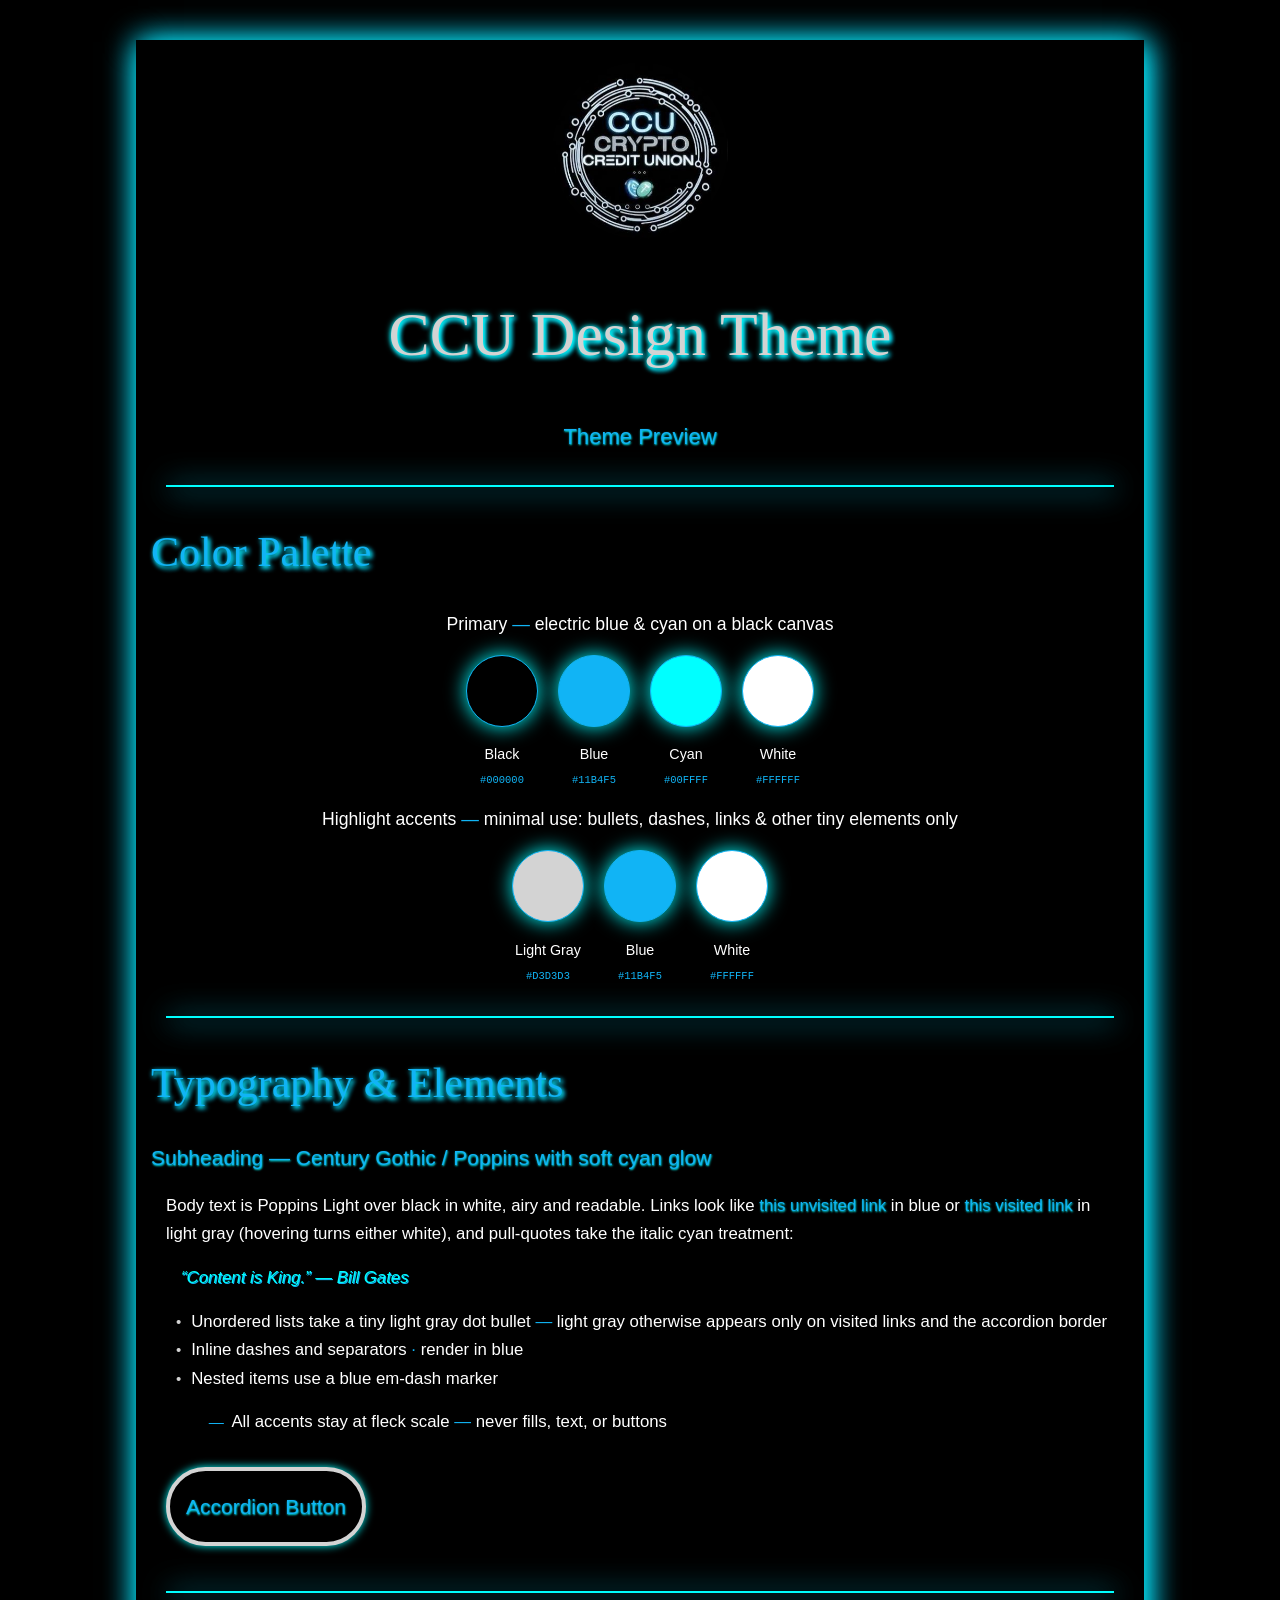
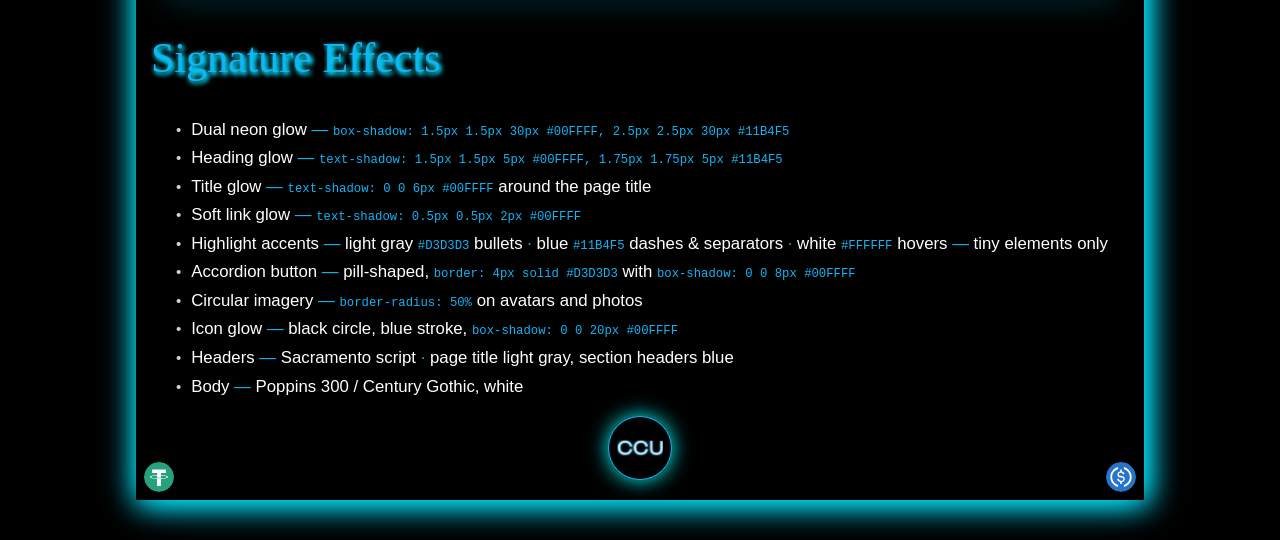
==== commit 261ef933: "Switch purple to cyan Cyan #00FFFF replaces purple #00... #8705E4 in the deep role (--ns-deep): pull" ====
--- a/CCU/index.html
+++ b/CCU/index.html
@@ -51,7 +51,7 @@
 
   <section>
     <h2>Color Palette</h2>
-    <p class="text-block">Primary <span class="dash">&mdash;</span> electric blue &amp; purple on a black canvas</p>
+    <p class="text-block">Primary <span class="dash">&mdash;</span> electric blue &amp; cyan on a black canvas</p>
     <div class="palette">
       <figure>
         <span class="swatch" style="background:#000000"></span>
@@ -62,8 +62,8 @@
         <figcaption>Blue<br><code>#11B4F5</code></figcaption>
       </figure>
       <figure>
-        <span class="swatch" style="background:#8705E4"></span>
-        <figcaption>Purple<br><code>#8705E4</code></figcaption>
+        <span class="swatch" style="background:#00FFFF"></span>
+        <figcaption>Cyan<br><code>#00FFFF</code></figcaption>
       </figure>
       <figure>
         <span class="swatch" style="background:#FFFFFF"></span>
@@ -92,11 +92,11 @@
 
   <section>
     <h2>Typography &amp; Elements</h2>
-    <h3>Subheading <span class="dash">&mdash;</span> Century Gothic / Poppins with soft purple glow</h3>
+    <h3>Subheading <span class="dash">&mdash;</span> Century Gothic / Poppins with soft cyan glow</h3>
     <p>Body text is Poppins Light over black in white, airy and readable. Links look like
       <a href="preview-unvisited.html">this unvisited link</a> in blue or
       <a href="index.html">this visited link</a> in light gray (hovering turns either white), and
-      pull-quotes take the italic purple treatment:</p>
+      pull-quotes take the italic cyan treatment:</p>
     <blockquote>&ldquo;Content is King.&rdquo; &mdash; Bill Gates</blockquote>
     <ul>
       <li>Unordered lists take a tiny light gray dot bullet <span class="dash">&mdash;</span> light gray otherwise
@@ -114,7 +114,7 @@
     </button>
     <div class="panel">
       <h3>Active / Hover State</h3>
-      <p>Two-tone panel <span class="dash">&mdash;</span> hairline borders run purple on the top/left and
+      <p>Two-tone panel <span class="dash">&mdash;</span> hairline borders run cyan on the top/left and
         blue on the bottom/right, echoed by the dual neon box-glow on containers and dividers.</p>
     </div>
   </section>
@@ -124,17 +124,17 @@
   <section>
     <h2>Signature Effects</h2>
     <ul>
-      <li>Dual neon glow <span class="dash">&mdash;</span> <code>box-shadow: 1.5px 1.5px 30px #8705E4, 2.5px 2.5px 30px #11B4F5</code></li>
-      <li>Heading glow <span class="dash">&mdash;</span> <code>text-shadow: 1.5px 1.5px 5px #8705E4, 1.75px 1.75px 5px #11B4F5</code></li>
-      <li>Title glow <span class="dash">&mdash;</span> <code>text-shadow: 0 0 6px #8705E4</code> around the page title</li>
-      <li>Soft link glow <span class="dash">&mdash;</span> <code>text-shadow: 0.5px 0.5px 2px #8705E4</code></li>
+      <li>Dual neon glow <span class="dash">&mdash;</span> <code>box-shadow: 1.5px 1.5px 30px #00FFFF, 2.5px 2.5px 30px #11B4F5</code></li>
+      <li>Heading glow <span class="dash">&mdash;</span> <code>text-shadow: 1.5px 1.5px 5px #00FFFF, 1.75px 1.75px 5px #11B4F5</code></li>
+      <li>Title glow <span class="dash">&mdash;</span> <code>text-shadow: 0 0 6px #00FFFF</code> around the page title</li>
+      <li>Soft link glow <span class="dash">&mdash;</span> <code>text-shadow: 0.5px 0.5px 2px #00FFFF</code></li>
       <li>Highlight accents <span class="dash">&mdash;</span> light gray <code>#D3D3D3</code> bullets <span class="sep">&middot;</span>
         blue <code>#11B4F5</code> dashes &amp; separators <span class="sep">&middot;</span> white
         <code>#FFFFFF</code> hovers <span class="dash">&mdash;</span> tiny elements only</li>
       <li>Accordion button <span class="dash">&mdash;</span> pill-shaped, <code>border: 4px solid #D3D3D3</code> with
-        <code>box-shadow: 0 0 8px #8705E4</code></li>
+        <code>box-shadow: 0 0 8px #00FFFF</code></li>
       <li>Circular imagery <span class="dash">&mdash;</span> <code>border-radius: 50%</code> on avatars and photos</li>
-      <li>Icon glow <span class="dash">&mdash;</span> black circle, blue stroke, <code>box-shadow: 0 0 20px #8705E4</code></li>
+      <li>Icon glow <span class="dash">&mdash;</span> black circle, blue stroke, <code>box-shadow: 0 0 20px #00FFFF</code></li>
       <li>Headers <span class="dash">&mdash;</span> Sacramento script <span class="sep">&middot;</span> page title light gray, section headers blue</li>
       <li>Body <span class="dash">&mdash;</span> Poppins 300 / Century Gothic, white</li>
     </ul>
--- a/CCU/css/ccudesign.css
+++ b/CCU/css/ccudesign.css
@@ -1,10 +1,10 @@
 /* ==========================================================================
    CCU DESIGN THEME — Crypto Credit Union
    --------------------------------------------------------------------------
-   Palette (electric blue, purple & pink over black)
+   Palette (electric blue, cyan & pink over black)
      Black            #000000  (background)
      Blue             #11B4F5  (primary — headers, accent borders, glow)
-     Purple           #8705E4  (primary — pull-quotes, deep glow)
+     Cyan           #00FFFF  (primary — pull-quotes, deep glow)
      White            #FFFFFF  (secondary — body text)
    Highlight accents — tiny elements ONLY (bullets, dashes, links):
      Light Gray       #D3D3D3  (list bullets, visited links, accordion border)
@@ -60,7 +60,7 @@
   --ns-black: #000000;      /* page surround & icon circles */
   --ns-bg: #000000;         /* black canvas */
   --ns-primary: #11B4F5;    /* headers & bright accent — blue */
-  --ns-deep: #8705E4;       /* pull-quotes & deep glow — purple */
+  --ns-deep: #00FFFF;       /* pull-quotes & deep glow — cyan */
   --ns-light: #FFFFFF;      /* secondary — body text & hover highlight */
   --ns-silver: #D3D3D3;     /* highlight accent — light gray */
 
@@ -142,7 +142,7 @@
   margin: 15px;
 }
 
-/* Pull-quotes — italic purple with a whisper of blue */
+/* Pull-quotes — italic cyan with a whisper of blue */
 blockquote,
 p.indent {
   margin: 15px 30px;
@@ -153,7 +153,7 @@
 }
 
 /* --------------------------------------------------------------------------
-   Links — blue unvisited, light gray visited, soft purple glow
+   Links — blue unvisited, light gray visited, soft cyan glow
    -------------------------------------------------------------------------- */
 
 a:link {
@@ -227,7 +227,7 @@
   box-shadow: var(--ns-dual-glow);
 }
 
-/* Two-tone panel — purple top/left hairlines, blue bottom/right */
+/* Two-tone panel — cyan top/left hairlines, blue bottom/right */
 .panel {
   padding: 10px 15px;
   margin: 10px 5px;
@@ -267,7 +267,7 @@
 
 .accordion.active,
 .accordion:hover {
-  background-color: #4A3B66;
+  background-color: #1B4F5E;
   color: white;
   text-shadow: 0.5px 0.5px var(--ns-deep);
   box-shadow: var(--ns-dual-glow);
@@ -294,7 +294,7 @@
   max-width: 100%;
 }
 
-/* Icon glow — black circle, blue stroke, purple halo */
+/* Icon glow — black circle, blue stroke, cyan halo */
 .icon {
   display: inline-block;
   background-color: var(--ns-black);
